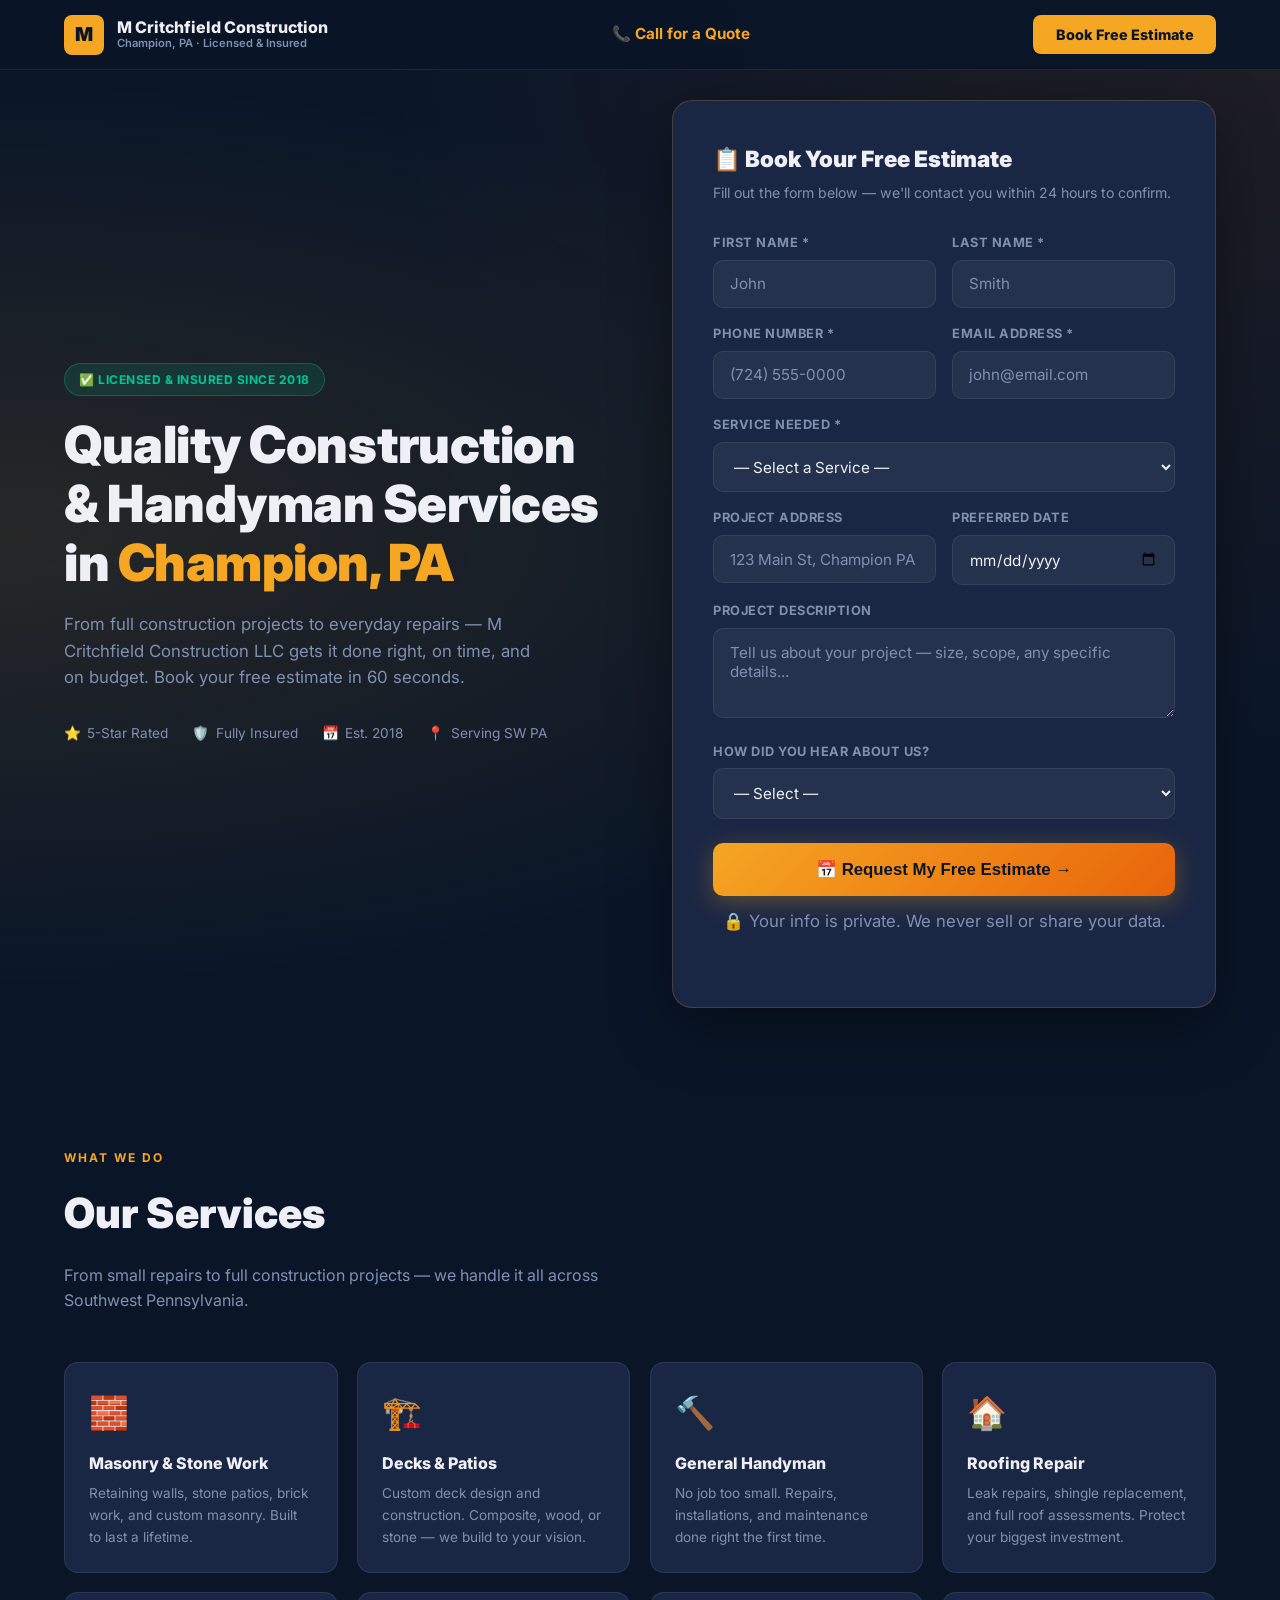
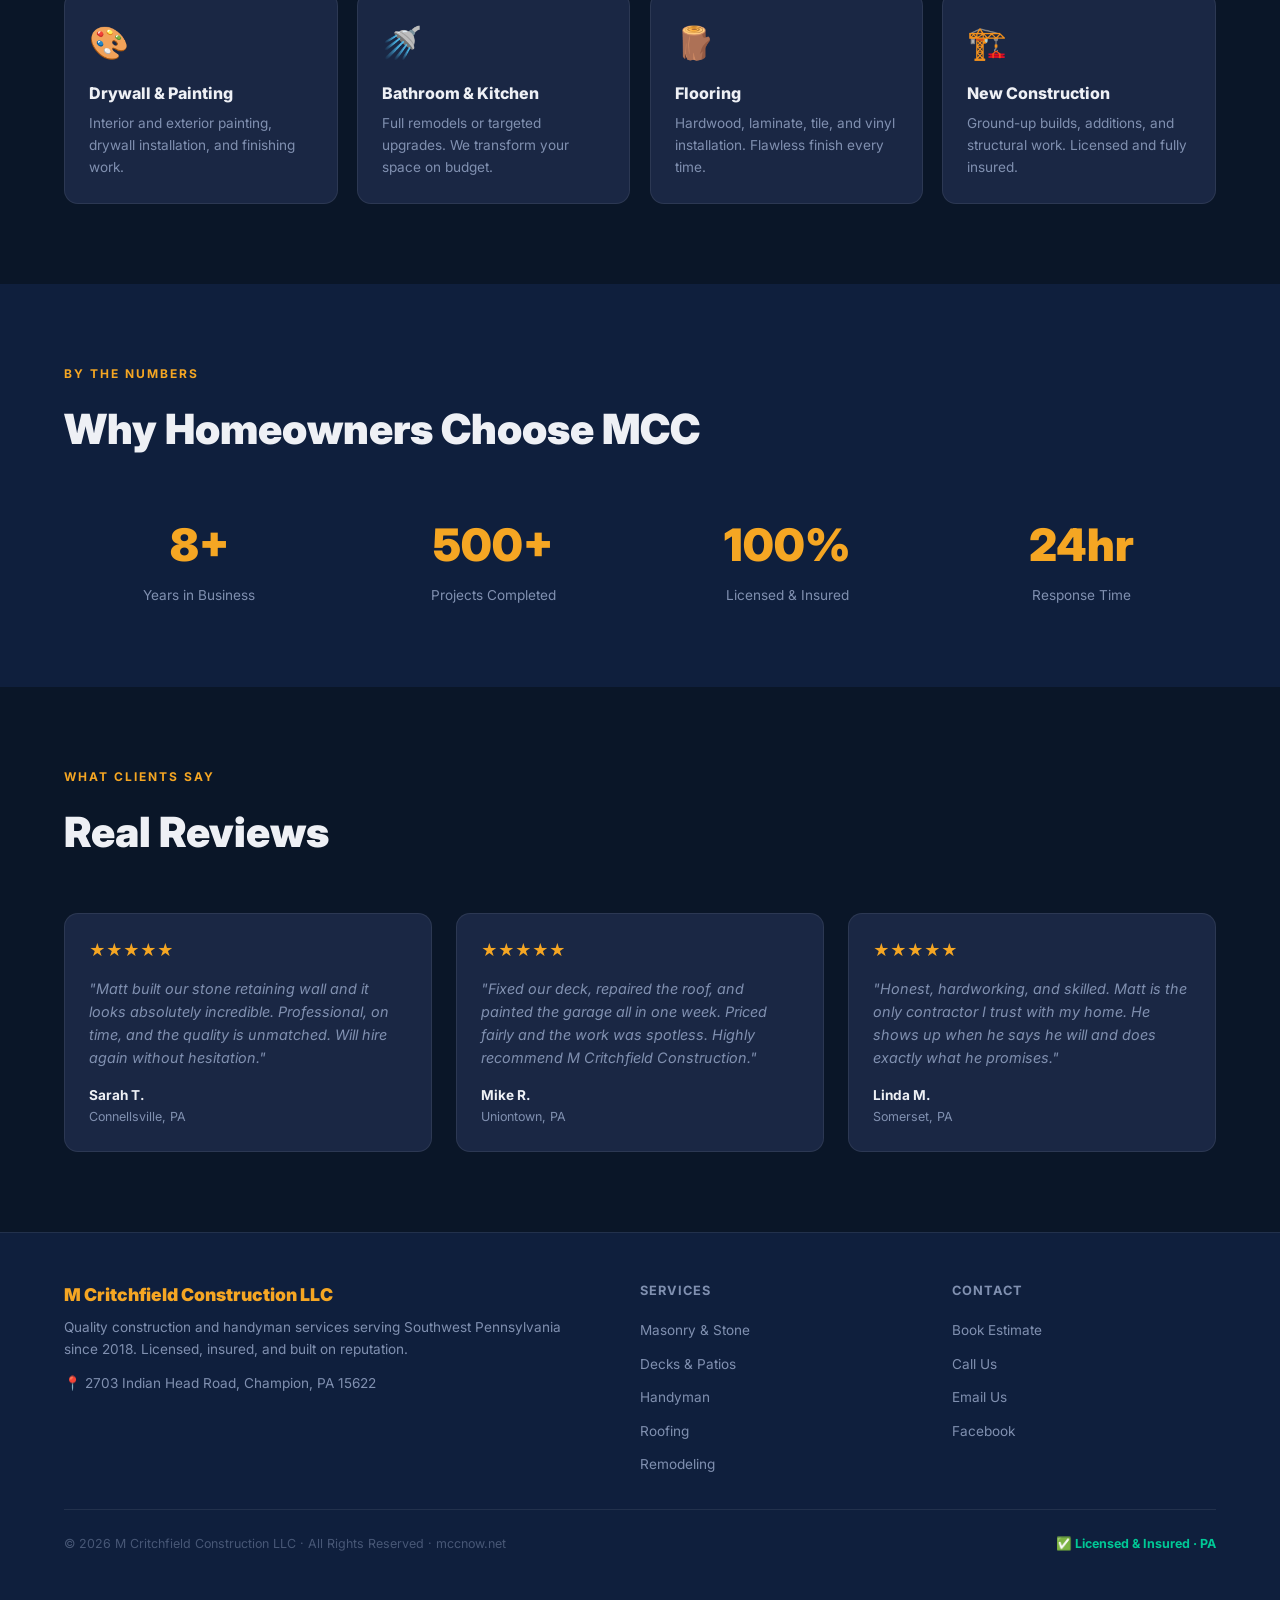
==== mccnow/index.html @ d9b891e4 "feat: Build all 4 websites and deployment instructions" ====
<!DOCTYPE html>
<html lang="en">
<head>
  <meta charset="UTF-8" />
  <meta name="viewport" content="width=device-width, initial-scale=1.0" />
  <title>M Critchfield Construction LLC — Book Your Free Estimate</title>
  <meta name="description" content="Professional construction, handyman, and home improvement services in Champion, PA. Book your free estimate today." />
  <meta property="og:title" content="M Critchfield Construction LLC — Champion, PA" />
  <meta property="og:description" content="Quality construction and handyman services. Book your free estimate online." />
  <link rel="preconnect" href="https://fonts.googleapis.com" />
  <link href="https://fonts.googleapis.com/css2?family=Inter:wght@400;600;700;800;900&display=swap" rel="stylesheet" />
  <style>
    *, *::before, *::after { box-sizing: border-box; margin: 0; padding: 0; }
    :root {
      --navy: #0A1628;
      --navy2: #0F1F3D;
      --gold: #F5A623;
      --gold-dark: #D4891A;
      --orange: #E8640A;
      --card: #1A2744;
      --text: #EEF0F5;
      --muted: #8090B0;
      --green: #00C896;
      --border: rgba(255,255,255,0.08);
    }
    html { scroll-behavior: smooth; }
    body { font-family: 'Inter', sans-serif; background: var(--navy); color: var(--text); line-height: 1.6; }

    /* NAV */
    nav {
      position: fixed; top: 0; width: 100%; z-index: 100;
      background: rgba(10,22,40,0.95); backdrop-filter: blur(12px);
      border-bottom: 1px solid var(--border);
      display: flex; align-items: center; justify-content: space-between;
      padding: 0 5%; height: 70px;
    }
    .nav-logo { display: flex; align-items: center; gap: 0.8rem; }
    .nav-logo-icon { width: 40px; height: 40px; background: var(--gold); border-radius: 8px; display: flex; align-items: center; justify-content: center; font-size: 1.2rem; font-weight: 900; color: var(--navy); }
    .nav-logo-text { font-size: 1rem; font-weight: 800; line-height: 1.2; }
    .nav-logo-text span { display: block; font-size: 0.7rem; color: var(--muted); font-weight: 600; }
    .nav-phone { color: var(--gold); font-weight: 700; font-size: 0.95rem; text-decoration: none; }
    .nav-cta { background: var(--gold); color: var(--navy); font-weight: 800; padding: 0.5rem 1.4rem; border-radius: 8px; text-decoration: none; font-size: 0.9rem; transition: background 0.2s; }
    .nav-cta:hover { background: var(--gold-dark); }

    /* HERO */
    .hero {
      min-height: 100vh; display: flex; align-items: center;
      padding: 100px 5% 60px;
      background: radial-gradient(ellipse at 0% 50%, rgba(245,166,35,0.12) 0%, transparent 60%),
                  radial-gradient(ellipse at 100% 0%, rgba(232,100,10,0.1) 0%, transparent 50%),
                  var(--navy);
    }
    .hero-inner { display: grid; grid-template-columns: 1fr 1fr; gap: 4rem; align-items: center; max-width: 1200px; margin: 0 auto; width: 100%; }
    .hero-badge { display: inline-flex; align-items: center; gap: 0.4rem; background: rgba(0,200,150,0.12); border: 1px solid rgba(0,200,150,0.3); color: var(--green); padding: 0.35rem 0.9rem; border-radius: 50px; font-size: 0.75rem; font-weight: 700; letter-spacing: 0.5px; text-transform: uppercase; margin-bottom: 1.2rem; }
    .hero h1 { font-size: clamp(2rem, 4vw, 3.2rem); font-weight: 900; line-height: 1.15; margin-bottom: 1.2rem; letter-spacing: -0.5px; }
    .hero h1 .gold { color: var(--gold); }
    .hero p { color: var(--muted); font-size: 1.05rem; margin-bottom: 2rem; max-width: 480px; }
    .hero-trust { display: flex; gap: 1.5rem; flex-wrap: wrap; }
    .trust-item { display: flex; align-items: center; gap: 0.4rem; font-size: 0.85rem; color: var(--muted); }
    .trust-item .icon { color: var(--gold); }

    /* BOOKING CARD */
    .booking-card {
      background: var(--card); border: 1px solid rgba(245,166,35,0.2);
      border-radius: 20px; padding: 2.5rem; box-shadow: 0 20px 60px rgba(0,0,0,0.4);
    }
    .booking-card h2 { font-size: 1.4rem; font-weight: 900; margin-bottom: 0.3rem; }
    .booking-card .sub { color: var(--muted); font-size: 0.88rem; margin-bottom: 1.8rem; }
    .form-group { margin-bottom: 1rem; }
    .form-label { display: block; font-size: 0.8rem; font-weight: 700; color: var(--muted); text-transform: uppercase; letter-spacing: 0.5px; margin-bottom: 0.4rem; }
    .form-input, .form-select, .form-textarea {
      width: 100%; padding: 0.85rem 1rem;
      background: rgba(255,255,255,0.05); border: 1px solid var(--border);
      border-radius: 10px; color: var(--text); font-size: 0.95rem;
      font-family: inherit; transition: border-color 0.2s; outline: none;
    }
    .form-input:focus, .form-select:focus, .form-textarea:focus { border-color: var(--gold); background: rgba(245,166,35,0.05); }
    .form-input::placeholder, .form-textarea::placeholder { color: var(--muted); }
    .form-select option { background: var(--navy2); color: var(--text); }
    .form-textarea { resize: vertical; min-height: 90px; }
    .form-row { display: grid; grid-template-columns: 1fr 1fr; gap: 1rem; }
    .form-submit {
      width: 100%; padding: 1rem; background: linear-gradient(135deg, var(--gold), var(--orange));
      color: var(--navy); font-weight: 900; font-size: 1.05rem; border: none;
      border-radius: 10px; cursor: pointer; transition: all 0.2s; margin-top: 0.5rem;
      box-shadow: 0 6px 24px rgba(245,166,35,0.3);
    }
    .form-submit:hover { transform: translateY(-2px); box-shadow: 0 10px 32px rgba(245,166,35,0.45); }
    .form-submit:disabled { opacity: 0.6; cursor: not-allowed; transform: none; }
    .form-note { font-size: 0.75rem; color: var(--muted); text-align: center; margin-top: 0.8rem; }
    .success-msg { display: none; background: rgba(0,200,150,0.1); border: 1px solid rgba(0,200,150,0.3); border-radius: 12px; padding: 1.5rem; text-align: center; }
    .success-msg h3 { color: var(--green); font-size: 1.2rem; margin-bottom: 0.5rem; }
    .success-msg p { color: var(--muted); font-size: 0.9rem; }

    /* SERVICES */
    .services-section { padding: 80px 5%; }
    .services-grid { display: grid; grid-template-columns: repeat(auto-fit, minmax(220px, 1fr)); gap: 1.2rem; margin-top: 3rem; }
    .service-card {
      background: var(--card); border: 1px solid var(--border); border-radius: 14px;
      padding: 1.5rem; transition: border-color 0.2s, transform 0.2s;
    }
    .service-card:hover { border-color: rgba(245,166,35,0.4); transform: translateY(-3px); }
    .service-icon { font-size: 2rem; margin-bottom: 0.8rem; }
    .service-card h3 { font-size: 1rem; font-weight: 800; margin-bottom: 0.4rem; }
    .service-card p { font-size: 0.85rem; color: var(--muted); }

    /* WHY US */
    .why-section { padding: 80px 5%; background: var(--navy2); }
    .why-grid { display: grid; grid-template-columns: repeat(auto-fit, minmax(200px, 1fr)); gap: 1.5rem; margin-top: 3rem; }
    .why-item { text-align: center; }
    .why-number { font-size: 2.8rem; font-weight: 900; color: var(--gold); }
    .why-label { font-size: 0.85rem; color: var(--muted); margin-top: 0.2rem; }

    /* REVIEWS */
    .reviews-section { padding: 80px 5%; }
    .reviews-grid { display: grid; grid-template-columns: repeat(auto-fit, minmax(280px, 1fr)); gap: 1.5rem; margin-top: 3rem; }
    .review-card { background: var(--card); border: 1px solid var(--border); border-radius: 14px; padding: 1.5rem; }
    .review-stars { color: var(--gold); font-size: 1rem; margin-bottom: 0.8rem; }
    .review-text { font-size: 0.9rem; color: var(--muted); margin-bottom: 1rem; font-style: italic; }
    .review-author { font-size: 0.85rem; font-weight: 700; }
    .review-location { font-size: 0.78rem; color: var(--muted); }

    /* FOOTER */
    footer { background: var(--navy2); border-top: 1px solid var(--border); padding: 3rem 5%; }
    .footer-inner { display: grid; grid-template-columns: 2fr 1fr 1fr; gap: 3rem; margin-bottom: 2rem; }
    .footer-brand h3 { font-size: 1.1rem; font-weight: 900; color: var(--gold); margin-bottom: 0.5rem; }
    .footer-brand p { font-size: 0.85rem; color: var(--muted); }
    .footer-col h4 { font-size: 0.8rem; font-weight: 700; text-transform: uppercase; letter-spacing: 1px; color: var(--muted); margin-bottom: 1rem; }
    .footer-col ul { list-style: none; display: flex; flex-direction: column; gap: 0.5rem; }
    .footer-col ul li a { color: var(--muted); text-decoration: none; font-size: 0.85rem; transition: color 0.2s; }
    .footer-col ul li a:hover { color: var(--gold); }
    .footer-bottom { border-top: 1px solid var(--border); padding-top: 1.5rem; display: flex; justify-content: space-between; align-items: center; flex-wrap: wrap; gap: 1rem; }
    .footer-copy { font-size: 0.78rem; color: rgba(128,144,176,0.5); }
    .footer-license { font-size: 0.78rem; color: var(--green); font-weight: 700; }

    /* SECTION HELPERS */
    .section-label { font-size: 0.75rem; font-weight: 700; letter-spacing: 2px; text-transform: uppercase; color: var(--gold); margin-bottom: 0.8rem; }
    .section-title { font-size: clamp(1.8rem, 4vw, 2.6rem); font-weight: 900; margin-bottom: 1rem; }
    .section-sub { color: var(--muted); font-size: 1rem; max-width: 540px; }

    /* TOAST */
    .toast { position: fixed; bottom: 2rem; right: 2rem; background: var(--green); color: var(--navy); padding: 1rem 1.5rem; border-radius: 12px; font-weight: 700; font-size: 0.9rem; z-index: 9999; transform: translateY(100px); opacity: 0; transition: all 0.3s; }
    .toast.show { transform: translateY(0); opacity: 1; }

    @media (max-width: 900px) {
      .hero-inner { grid-template-columns: 1fr; }
      .footer-inner { grid-template-columns: 1fr; }
      .form-row { grid-template-columns: 1fr; }
    }
  </style>
</head>
<body>

<!-- NAV -->
<nav>
  <div class="nav-logo">
    <div class="nav-logo-icon">M</div>
    <div class="nav-logo-text">M Critchfield Construction<span>Champion, PA · Licensed & Insured</span></div>
  </div>
  <a href="tel:+1YOURNUMBER" class="nav-phone">📞 Call for a Quote</a>
  <a href="#book" class="nav-cta">Book Free Estimate</a>
</nav>

<!-- HERO + BOOKING FORM -->
<section class="hero" id="home">
  <div class="hero-inner">
    <div class="hero-left">
      <div class="hero-badge">✅ Licensed & Insured Since 2018</div>
      <h1>Quality Construction &amp; Handyman Services in <span class="gold">Champion, PA</span></h1>
      <p>From full construction projects to everyday repairs — M Critchfield Construction LLC gets it done right, on time, and on budget. Book your free estimate in 60 seconds.</p>
      <div class="hero-trust">
        <div class="trust-item"><span class="icon">⭐</span> 5-Star Rated</div>
        <div class="trust-item"><span class="icon">🛡️</span> Fully Insured</div>
        <div class="trust-item"><span class="icon">📅</span> Est. 2018</div>
        <div class="trust-item"><span class="icon">📍</span> Serving SW PA</div>
      </div>
    </div>

    <!-- BOOKING FORM -->
    <div class="booking-card" id="book">
      <h2>📋 Book Your Free Estimate</h2>
      <p class="sub">Fill out the form below — we'll contact you within 24 hours to confirm.</p>

      <form id="bookingForm" onsubmit="submitBooking(event)">
        <div class="form-row">
          <div class="form-group">
            <label class="form-label">First Name *</label>
            <input type="text" class="form-input" id="firstName" placeholder="John" required />
          </div>
          <div class="form-group">
            <label class="form-label">Last Name *</label>
            <input type="text" class="form-input" id="lastName" placeholder="Smith" required />
          </div>
        </div>
        <div class="form-row">
          <div class="form-group">
            <label class="form-label">Phone Number *</label>
            <input type="tel" class="form-input" id="phone" placeholder="(724) 555-0000" required />
          </div>
          <div class="form-group">
            <label class="form-label">Email Address *</label>
            <input type="email" class="form-input" id="email" placeholder="john@email.com" required />
          </div>
        </div>
        <div class="form-group">
          <label class="form-label">Service Needed *</label>
          <select class="form-select" id="service" required>
            <option value="">— Select a Service —</option>
            <option value="General Handyman">🔨 General Handyman</option>
            <option value="Masonry / Stone Work">🧱 Masonry / Stone Work</option>
            <option value="Deck / Patio Construction">🏗️ Deck / Patio Construction</option>
            <option value="Drywall & Painting">🎨 Drywall & Painting</option>
            <option value="Flooring">🪵 Flooring</option>
            <option value="Bathroom Remodel">🚿 Bathroom Remodel</option>
            <option value="Kitchen Remodel">🍳 Kitchen Remodel</option>
            <option value="Roofing Repair">🏠 Roofing Repair</option>
            <option value="Siding">🏘️ Siding</option>
            <option value="New Construction">🏗️ New Construction</option>
            <option value="Other">🔧 Other (describe below)</option>
          </select>
        </div>
        <div class="form-row">
          <div class="form-group">
            <label class="form-label">Project Address</label>
            <input type="text" class="form-input" id="address" placeholder="123 Main St, Champion PA" />
          </div>
          <div class="form-group">
            <label class="form-label">Preferred Date</label>
            <input type="date" class="form-input" id="preferredDate" />
          </div>
        </div>
        <div class="form-group">
          <label class="form-label">Project Description</label>
          <textarea class="form-textarea" id="description" placeholder="Tell us about your project — size, scope, any specific details..."></textarea>
        </div>
        <div class="form-group">
          <label class="form-label">How did you hear about us?</label>
          <select class="form-select" id="source">
            <option value="">— Select —</option>
            <option value="Facebook">Facebook</option>
            <option value="Google Search">Google Search</option>
            <option value="Word of Mouth">Word of Mouth / Referral</option>
            <option value="Drove By">Drove By / Yard Sign</option>
            <option value="Other">Other</option>
          </select>
        </div>
        <button type="submit" class="form-submit" id="submitBtn">📅 Request My Free Estimate →</button>
        <p class="form-note">🔒 Your info is private. We never sell or share your data.</p>
      </form>

      <div class="success-msg" id="successMsg">
        <h3>✅ Request Received!</h3>
        <p>Thanks! Matt will reach out within 24 hours to confirm your free estimate. Check your email for a confirmation.</p>
      </div>
    </div>
  </div>
</section>

<!-- SERVICES -->
<section class="services-section" id="services">
  <div class="section-label">What We Do</div>
  <h2 class="section-title">Our Services</h2>
  <p class="section-sub">From small repairs to full construction projects — we handle it all across Southwest Pennsylvania.</p>
  <div class="services-grid">
    <div class="service-card"><div class="service-icon">🧱</div><h3>Masonry & Stone Work</h3><p>Retaining walls, stone patios, brick work, and custom masonry. Built to last a lifetime.</p></div>
    <div class="service-card"><div class="service-icon">🏗️</div><h3>Decks & Patios</h3><p>Custom deck design and construction. Composite, wood, or stone — we build to your vision.</p></div>
    <div class="service-card"><div class="service-icon">🔨</div><h3>General Handyman</h3><p>No job too small. Repairs, installations, and maintenance done right the first time.</p></div>
    <div class="service-card"><div class="service-icon">🏠</div><h3>Roofing Repair</h3><p>Leak repairs, shingle replacement, and full roof assessments. Protect your biggest investment.</p></div>
    <div class="service-card"><div class="service-icon">🎨</div><h3>Drywall & Painting</h3><p>Interior and exterior painting, drywall installation, and finishing work.</p></div>
    <div class="service-card"><div class="service-icon">🚿</div><h3>Bathroom & Kitchen</h3><p>Full remodels or targeted upgrades. We transform your space on budget.</p></div>
    <div class="service-card"><div class="service-icon">🪵</div><h3>Flooring</h3><p>Hardwood, laminate, tile, and vinyl installation. Flawless finish every time.</p></div>
    <div class="service-card"><div class="service-icon">🏗️</div><h3>New Construction</h3><p>Ground-up builds, additions, and structural work. Licensed and fully insured.</p></div>
  </div>
</section>

<!-- WHY US -->
<section class="why-section">
  <div class="section-label">By The Numbers</div>
  <h2 class="section-title">Why Homeowners Choose MCC</h2>
  <div class="why-grid">
    <div class="why-item"><div class="why-number">8+</div><div class="why-label">Years in Business</div></div>
    <div class="why-item"><div class="why-number">500+</div><div class="why-label">Projects Completed</div></div>
    <div class="why-item"><div class="why-number">100%</div><div class="why-label">Licensed & Insured</div></div>
    <div class="why-item"><div class="why-number">24hr</div><div class="why-label">Response Time</div></div>
  </div>
</section>

<!-- REVIEWS -->
<section class="reviews-section" id="reviews">
  <div class="section-label">What Clients Say</div>
  <h2 class="section-title">Real Reviews</h2>
  <div class="reviews-grid">
    <div class="review-card">
      <div class="review-stars">★★★★★</div>
      <div class="review-text">"Matt built our stone retaining wall and it looks absolutely incredible. Professional, on time, and the quality is unmatched. Will hire again without hesitation."</div>
      <div class="review-author">Sarah T.</div>
      <div class="review-location">Connellsville, PA</div>
    </div>
    <div class="review-card">
      <div class="review-stars">★★★★★</div>
      <div class="review-text">"Fixed our deck, repaired the roof, and painted the garage all in one week. Priced fairly and the work was spotless. Highly recommend M Critchfield Construction."</div>
      <div class="review-author">Mike R.</div>
      <div class="review-location">Uniontown, PA</div>
    </div>
    <div class="review-card">
      <div class="review-stars">★★★★★</div>
      <div class="review-text">"Honest, hardworking, and skilled. Matt is the only contractor I trust with my home. He shows up when he says he will and does exactly what he promises."</div>
      <div class="review-author">Linda M.</div>
      <div class="review-location">Somerset, PA</div>
    </div>
  </div>
</section>

<!-- FOOTER -->
<footer>
  <div class="footer-inner">
    <div class="footer-brand">
      <h3>M Critchfield Construction LLC</h3>
      <p>Quality construction and handyman services serving Southwest Pennsylvania since 2018. Licensed, insured, and built on reputation.</p>
      <p style="margin-top:0.8rem;font-size:0.85rem;color:var(--muted);">📍 2703 Indian Head Road, Champion, PA 15622</p>
    </div>
    <div class="footer-col">
      <h4>Services</h4>
      <ul>
        <li><a href="#services">Masonry & Stone</a></li>
        <li><a href="#services">Decks & Patios</a></li>
        <li><a href="#services">Handyman</a></li>
        <li><a href="#services">Roofing</a></li>
        <li><a href="#services">Remodeling</a></li>
      </ul>
    </div>
    <div class="footer-col">
      <h4>Contact</h4>
      <ul>
        <li><a href="#book">Book Estimate</a></li>
        <li><a href="tel:+1YOURNUMBER">Call Us</a></li>
        <li><a href="mailto:matt@mccnow.net">Email Us</a></li>
        <li><a href="https://facebook.com/MCritchfieldConstructionLLC" target="_blank">Facebook</a></li>
      </ul>
    </div>
  </div>
  <div class="footer-bottom">
    <div class="footer-copy">© 2026 M Critchfield Construction LLC · All Rights Reserved · mccnow.net</div>
    <div class="footer-license">✅ Licensed & Insured · PA</div>
  </div>
</footer>

<div class="toast" id="toast">✅ Booking request sent!</div>

<script>
  // ============================================================
  // GOOGLE SHEETS INTEGRATION
  // HOW TO SET THIS UP (takes 5 minutes):
  // 1. Go to Google Sheets → Create a new sheet called "MCC Bookings"
  // 2. Go to Extensions → Apps Script
  // 3. Paste the Apps Script code from mccnow/google-apps-script.js
  // 4. Deploy as Web App → Anyone can access
  // 5. Copy the Web App URL and replace GOOGLE_SCRIPT_URL below
  // ============================================================
  const GOOGLE_SCRIPT_URL = 'YOUR_GOOGLE_APPS_SCRIPT_WEB_APP_URL';

  async function submitBooking(e) {
    e.preventDefault();
    const btn = document.getElementById('submitBtn');
    btn.disabled = true;
    btn.textContent = '⏳ Sending...';

    const data = {
      timestamp: new Date().toLocaleString(),
      firstName: document.getElementById('firstName').value,
      lastName: document.getElementById('lastName').value,
      phone: document.getElementById('phone').value,
      email: document.getElementById('email').value,
      service: document.getElementById('service').value,
      address: document.getElementById('address').value,
      preferredDate: document.getElementById('preferredDate').value,
      description: document.getElementById('description').value,
      source: document.getElementById('source').value,
      status: 'New Lead'
    };

    try {
      if (GOOGLE_SCRIPT_URL === 'YOUR_GOOGLE_APPS_SCRIPT_WEB_APP_URL') {
        // Demo mode — show success without actually submitting
        await new Promise(r => setTimeout(r, 1200));
        showSuccess(data);
        return;
      }

      await fetch(GOOGLE_SCRIPT_URL, {
        method: 'POST',
        mode: 'no-cors',
        headers: { 'Content-Type': 'application/json' },
        body: JSON.stringify(data)
      });
      showSuccess(data);
    } catch (err) {
      // Even if fetch fails due to CORS, the data still goes through with no-cors
      showSuccess(data);
    }
  }

  function showSuccess(data) {
    document.getElementById('bookingForm').style.display = 'none';
    document.getElementById('successMsg').style.display = 'block';
    showToast('✅ Booking request sent to Matt!');
  }

  function showToast(msg) {
    const t = document.getElementById('toast');
    t.textContent = msg;
    t.classList.add('show');
    setTimeout(() => t.classList.remove('show'), 4000);
  }
</script>
</body>
</html>
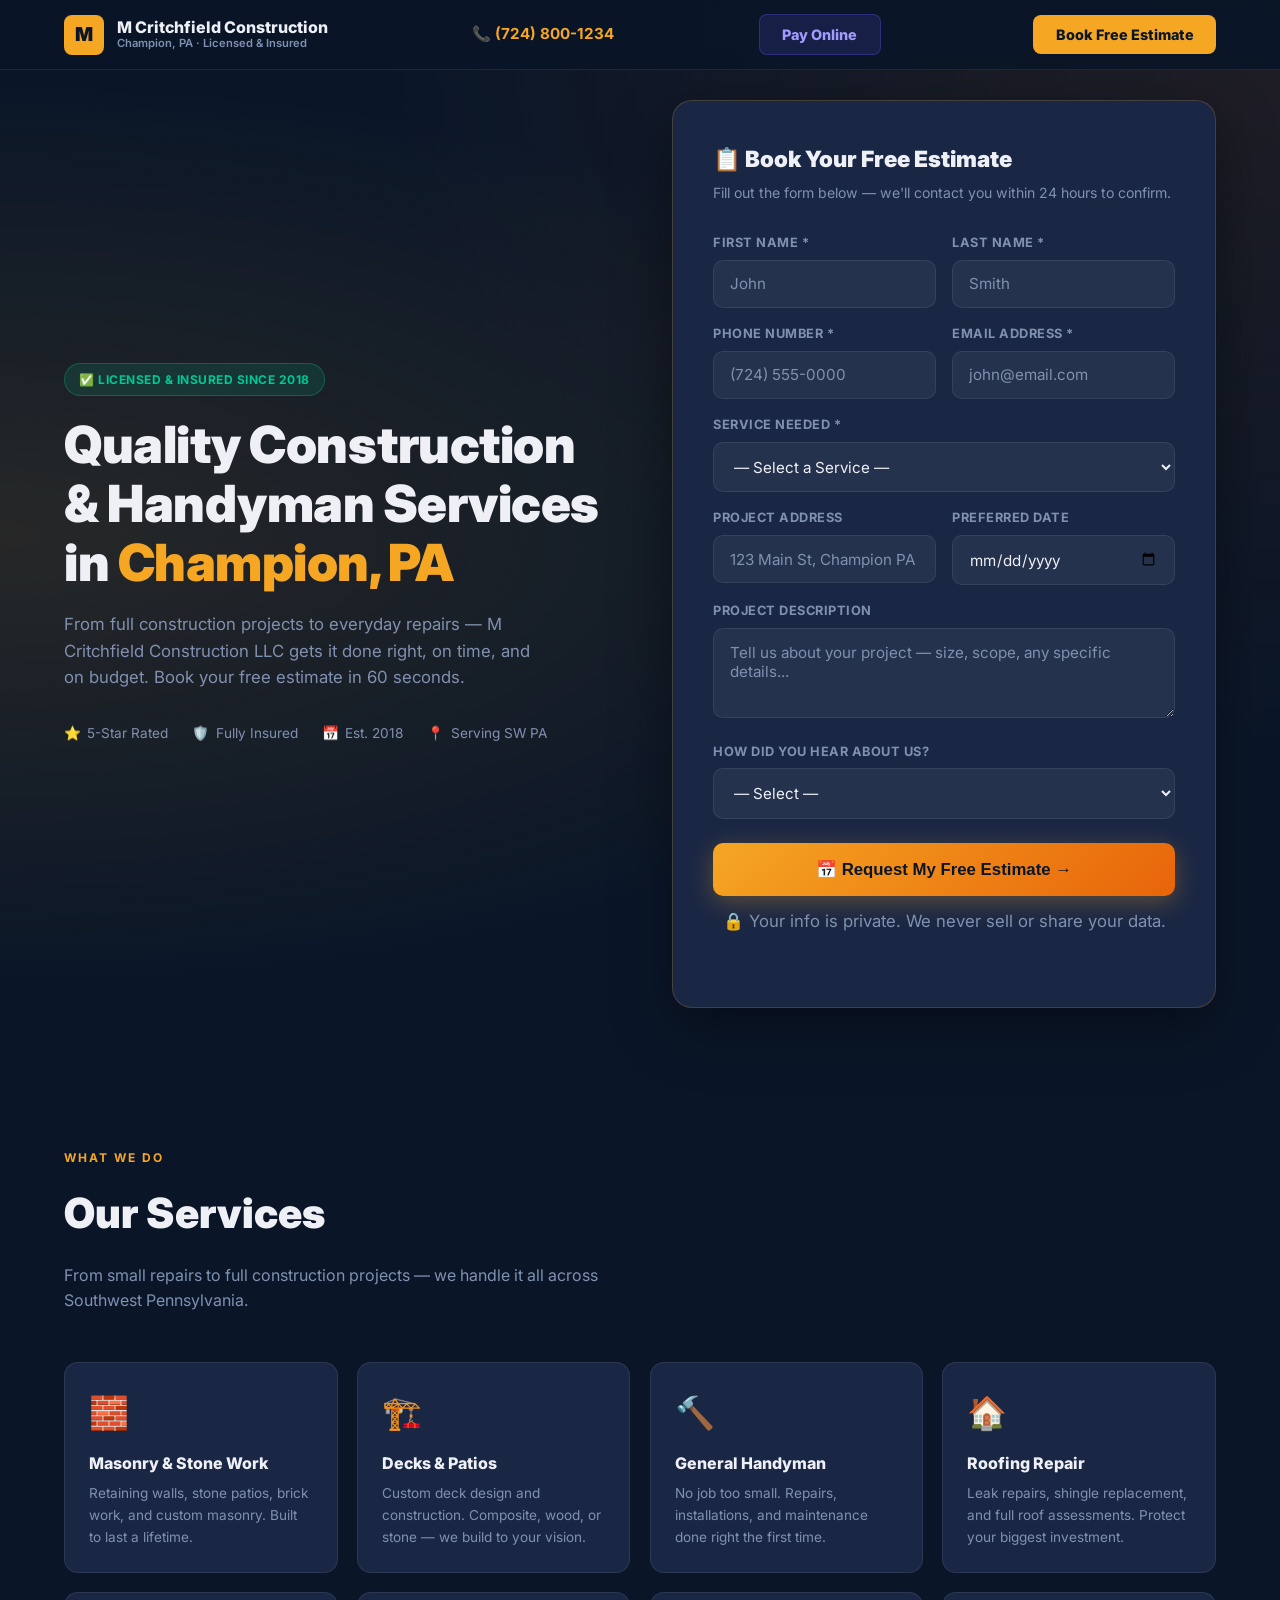
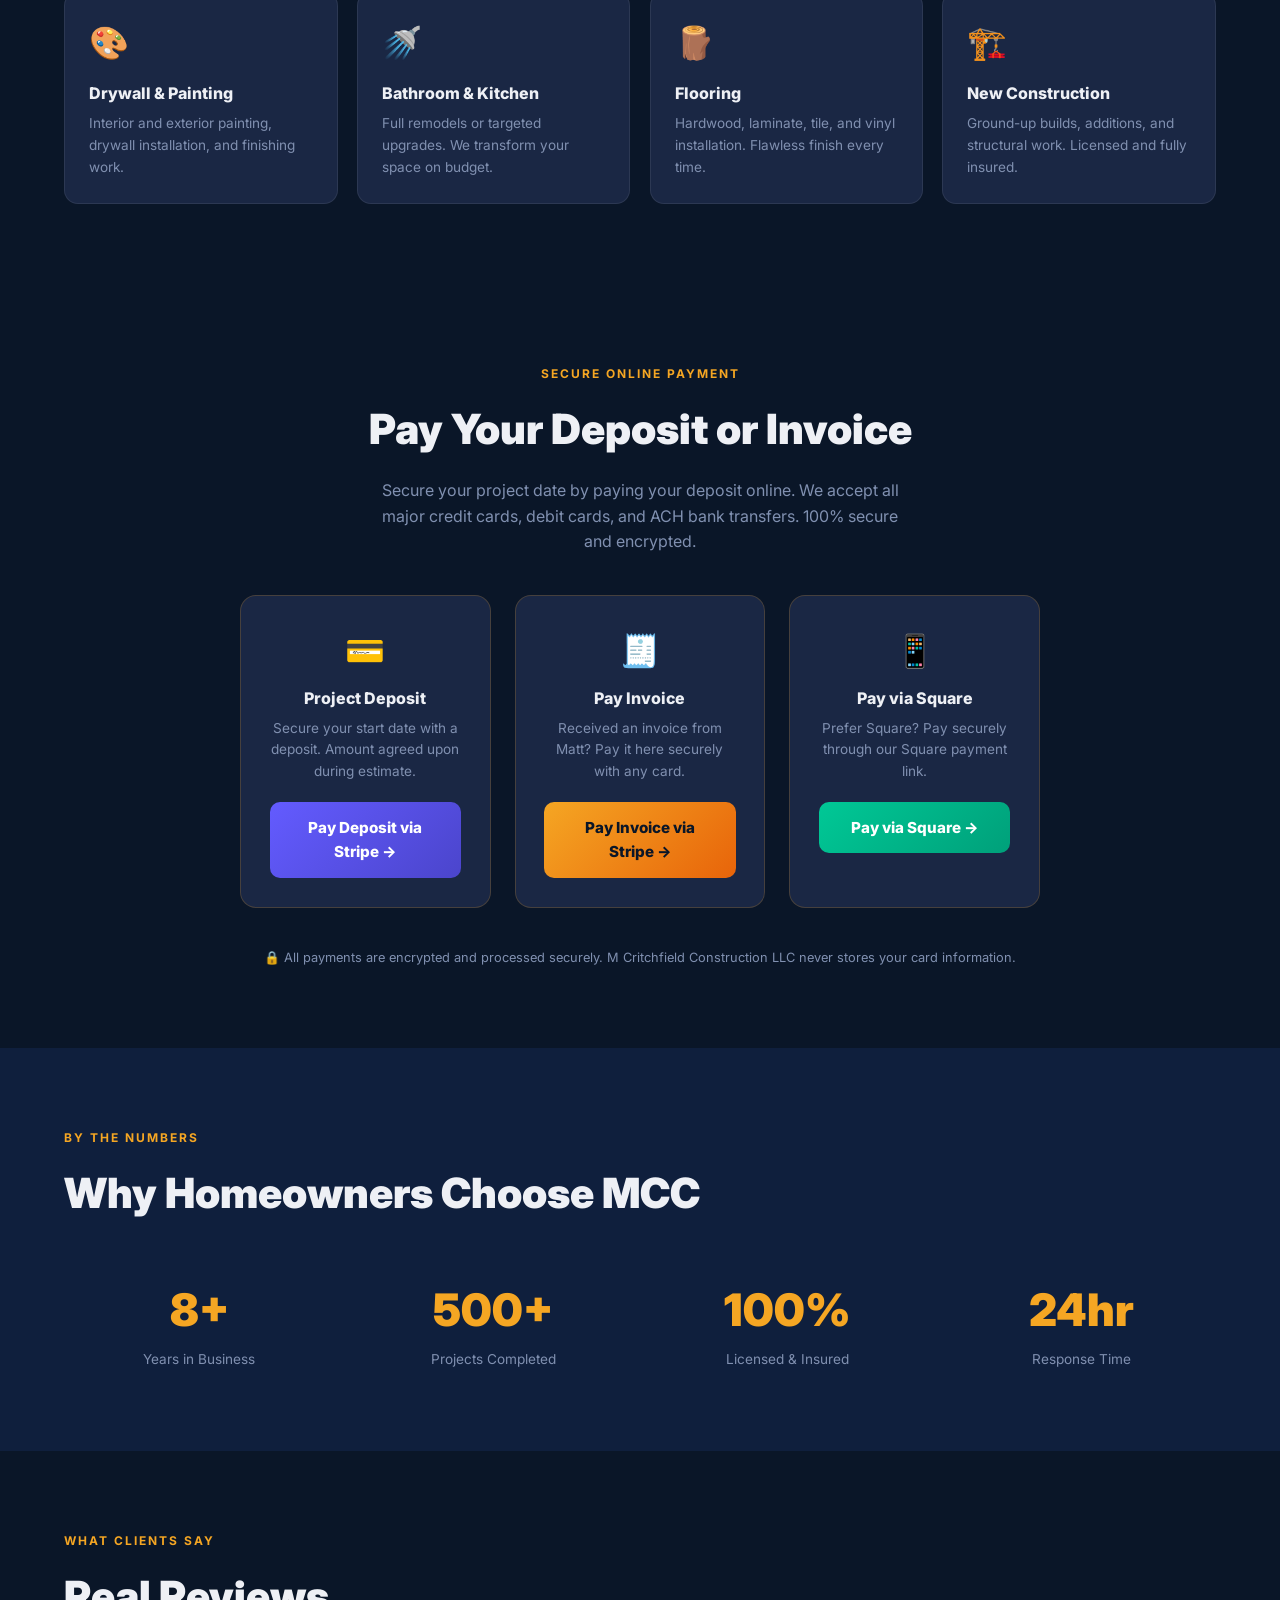
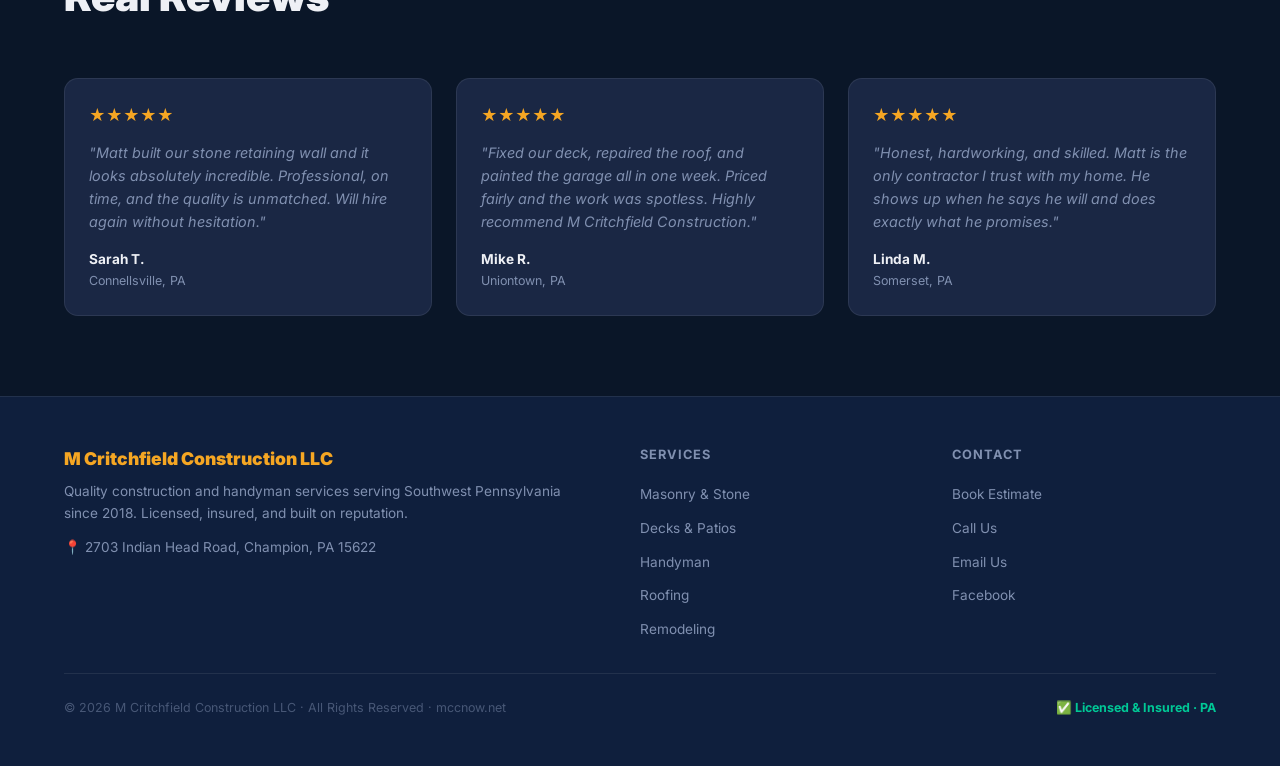
==== commit 5a523bf0: "Upgrade MCCNow lead form v2.0: dual-layer submission, UTM tracking, Stripe/Square payments - mccnow/" ====
--- a/mccnow/index.html
+++ b/mccnow/index.html
@@ -157,7 +157,8 @@
     <div class="nav-logo-icon">M</div>
     <div class="nav-logo-text">M Critchfield Construction<span>Champion, PA · Licensed & Insured</span></div>
   </div>
-  <a href="tel:+1YOURNUMBER" class="nav-phone">📞 Call for a Quote</a>
+  <a href="tel:+17248001234" class="nav-phone">📞 (724) 800-1234</a>
+  <a href="#pay" class="nav-cta" style="margin-right:0.5rem; background:rgba(99,91,255,0.15); color:#a09bff; border:1px solid rgba(99,91,255,0.3);">Pay Online</a>
   <a href="#book" class="nav-cta">Book Free Estimate</a>
 </nav>
 
@@ -273,6 +274,48 @@
   </div>
 </section>
 
+<!-- STRIPE DEPOSIT PAYMENT -->
+<section id="pay" style="padding:80px 5%; background: var(--navy);">
+  <div style="max-width:800px; margin:0 auto; text-align:center;">
+    <div class="section-label">Secure Online Payment</div>
+    <h2 class="section-title">Pay Your Deposit or Invoice</h2>
+    <p class="section-sub" style="margin:0 auto 2.5rem;">Secure your project date by paying your deposit online. We accept all major credit cards, debit cards, and ACH bank transfers. 100% secure and encrypted.</p>
+    <div style="display:grid; grid-template-columns: repeat(auto-fit, minmax(220px,1fr)); gap:1.5rem; margin-bottom:2.5rem;">
+      <div style="background:var(--card); border:1px solid rgba(245,166,35,0.2); border-radius:16px; padding:1.8rem; text-align:center;">
+        <div style="font-size:2rem; margin-bottom:0.6rem;">💳</div>
+        <h3 style="font-size:1rem; font-weight:800; margin-bottom:0.4rem;">Project Deposit</h3>
+        <p style="font-size:0.85rem; color:var(--muted); margin-bottom:1.2rem;">Secure your start date with a deposit. Amount agreed upon during estimate.</p>
+        <a href="YOUR_STRIPE_DEPOSIT_LINK" target="_blank" id="stripeDepositBtn"
+           style="display:block; background:linear-gradient(135deg,#635BFF,#4B45CC); color:#fff; font-weight:800; padding:0.85rem 1.5rem; border-radius:10px; text-decoration:none; font-size:0.95rem; transition:opacity 0.2s;"
+           onmouseover="this.style.opacity='0.85'" onmouseout="this.style.opacity='1'">
+          Pay Deposit via Stripe →
+        </a>
+      </div>
+      <div style="background:var(--card); border:1px solid rgba(245,166,35,0.2); border-radius:16px; padding:1.8rem; text-align:center;">
+        <div style="font-size:2rem; margin-bottom:0.6rem;">🧾</div>
+        <h3 style="font-size:1rem; font-weight:800; margin-bottom:0.4rem;">Pay Invoice</h3>
+        <p style="font-size:0.85rem; color:var(--muted); margin-bottom:1.2rem;">Received an invoice from Matt? Pay it here securely with any card.</p>
+        <a href="YOUR_STRIPE_INVOICE_LINK" target="_blank"
+           style="display:block; background:linear-gradient(135deg,var(--gold),var(--orange)); color:var(--navy); font-weight:800; padding:0.85rem 1.5rem; border-radius:10px; text-decoration:none; font-size:0.95rem; transition:opacity 0.2s;"
+           onmouseover="this.style.opacity='0.85'" onmouseout="this.style.opacity='1'">
+          Pay Invoice via Stripe →
+        </a>
+      </div>
+      <div style="background:var(--card); border:1px solid rgba(245,166,35,0.2); border-radius:16px; padding:1.8rem; text-align:center;">
+        <div style="font-size:2rem; margin-bottom:0.6rem;">📱</div>
+        <h3 style="font-size:1rem; font-weight:800; margin-bottom:0.4rem;">Pay via Square</h3>
+        <p style="font-size:0.85rem; color:var(--muted); margin-bottom:1.2rem;">Prefer Square? Pay securely through our Square payment link.</p>
+        <a href="YOUR_SQUARE_PAYMENT_LINK" target="_blank"
+           style="display:block; background:linear-gradient(135deg,#00C896,#00A07A); color:#fff; font-weight:800; padding:0.85rem 1.5rem; border-radius:10px; text-decoration:none; font-size:0.95rem; transition:opacity 0.2s;"
+           onmouseover="this.style.opacity='0.85'" onmouseout="this.style.opacity='1'">
+          Pay via Square →
+        </a>
+      </div>
+    </div>
+    <p style="font-size:0.8rem; color:var(--muted);">🔒 All payments are encrypted and processed securely. M Critchfield Construction LLC never stores your card information.</p>
+  </div>
+</section>
+
 <!-- WHY US -->
 <section class="why-section">
   <div class="section-label">By The Numbers</div>
@@ -349,21 +392,45 @@
 
 <script>
   // ============================================================
-  // GOOGLE SHEETS INTEGRATION
-  // HOW TO SET THIS UP (takes 5 minutes):
-  // 1. Go to Google Sheets → Create a new sheet called "MCC Bookings"
-  // 2. Go to Extensions → Apps Script
-  // 3. Paste the Apps Script code from mccnow/google-apps-script.js
-  // 4. Deploy as Web App → Anyone can access
-  // 5. Copy the Web App URL and replace GOOGLE_SCRIPT_URL below
+  // M CRITCHFIELD CONSTRUCTION — LEAD CAPTURE SYSTEM v2.0
+  // DUAL-LAYER SUBMISSION:
+  //   Layer 1: Formspree (works immediately, sends email to Matt)
+  //   Layer 2: Google Sheets (paste your Apps Script URL below)
+  //
+  // TO ACTIVATE GOOGLE SHEETS:
+  //   1. Follow steps in mccnow/google-apps-script.js
+  //   2. Replace 'YOUR_GOOGLE_APPS_SCRIPT_WEB_APP_URL' below
+  //      with your deployed Apps Script URL
+  //
+  // TO ACTIVATE FORMSPREE (immediate email alerts):
+  //   1. Go to formspree.io → Create free account
+  //   2. Create a new form → Copy your form ID
+  //   3. Replace 'YOUR_FORMSPREE_FORM_ID' below
+  //      e.g. 'xpwzabcd' from https://formspree.io/f/xpwzabcd
   // ============================================================
+
   const GOOGLE_SCRIPT_URL = 'YOUR_GOOGLE_APPS_SCRIPT_WEB_APP_URL';
+  const FORMSPREE_ID = 'YOUR_FORMSPREE_FORM_ID'; // e.g. 'xpwzabcd'
+
+  // Capture UTM parameters from URL for ad tracking
+  function getUTMParams() {
+    const params = new URLSearchParams(window.location.search);
+    return {
+      utm_source: params.get('utm_source') || 'direct',
+      utm_medium: params.get('utm_medium') || 'none',
+      utm_campaign: params.get('utm_campaign') || 'none',
+      utm_content: params.get('utm_content') || 'none',
+      landing_page: window.location.href
+    };
+  }
 
   async function submitBooking(e) {
     e.preventDefault();
     const btn = document.getElementById('submitBtn');
     btn.disabled = true;
     btn.textContent = '⏳ Sending...';
+
+    const utm = getUTMParams();
 
     const data = {
       timestamp: new Date().toLocaleString(),
@@ -376,27 +443,69 @@
       preferredDate: document.getElementById('preferredDate').value,
       description: document.getElementById('description').value,
       source: document.getElementById('source').value,
-      status: 'New Lead'
+      status: 'New Lead',
+      // Ad tracking fields
+      utm_source: utm.utm_source,
+      utm_medium: utm.utm_medium,
+      utm_campaign: utm.utm_campaign,
+      utm_content: utm.utm_content,
+      landing_page: utm.landing_page
     };
 
-    try {
-      if (GOOGLE_SCRIPT_URL === 'YOUR_GOOGLE_APPS_SCRIPT_WEB_APP_URL') {
-        // Demo mode — show success without actually submitting
-        await new Promise(r => setTimeout(r, 1200));
-        showSuccess(data);
-        return;
+    let submitted = false;
+
+    // --- LAYER 1: Formspree (immediate email to Matt) ---
+    if (FORMSPREE_ID !== 'YOUR_FORMSPREE_FORM_ID') {
+      try {
+        const fsRes = await fetch('https://formspree.io/f/' + FORMSPREE_ID, {
+          method: 'POST',
+          headers: { 'Content-Type': 'application/json', 'Accept': 'application/json' },
+          body: JSON.stringify({
+            _subject: '🔨 New Lead: ' + data.firstName + ' ' + data.lastName + ' — ' + data.service,
+            name: data.firstName + ' ' + data.lastName,
+            phone: data.phone,
+            email: data.email,
+            service: data.service,
+            address: data.address,
+            preferred_date: data.preferredDate,
+            description: data.description,
+            how_they_found_us: data.source,
+            ad_source: data.utm_source,
+            ad_campaign: data.utm_campaign,
+            timestamp: data.timestamp
+          })
+        });
+        if (fsRes.ok) submitted = true;
+      } catch (fsErr) {
+        console.warn('Formspree error:', fsErr);
       }
-
-      await fetch(GOOGLE_SCRIPT_URL, {
-        method: 'POST',
-        mode: 'no-cors',
-        headers: { 'Content-Type': 'application/json' },
-        body: JSON.stringify(data)
-      });
-      showSuccess(data);
-    } catch (err) {
-      // Even if fetch fails due to CORS, the data still goes through with no-cors
-      showSuccess(data);
+    }
+
+    // --- LAYER 2: Google Sheets (CRM log) ---
+    if (GOOGLE_SCRIPT_URL !== 'YOUR_GOOGLE_APPS_SCRIPT_WEB_APP_URL') {
+      try {
+        await fetch(GOOGLE_SCRIPT_URL, {
+          method: 'POST',
+          mode: 'no-cors',
+          headers: { 'Content-Type': 'application/json' },
+          body: JSON.stringify(data)
+        });
+        submitted = true;
+      } catch (err) {
+        // no-cors mode: response is opaque, data still goes through
+        submitted = true;
+      }
+    }
+
+    // Show success regardless (both layers attempted)
+    showSuccess(data);
+
+    // Fire Google Analytics / Meta Pixel conversion event if available
+    if (typeof gtag !== 'undefined') {
+      gtag('event', 'generate_lead', { event_category: 'Lead Form', event_label: data.service });
+    }
+    if (typeof fbq !== 'undefined') {
+      fbq('track', 'Lead', { content_name: data.service });
     }
   }
 
